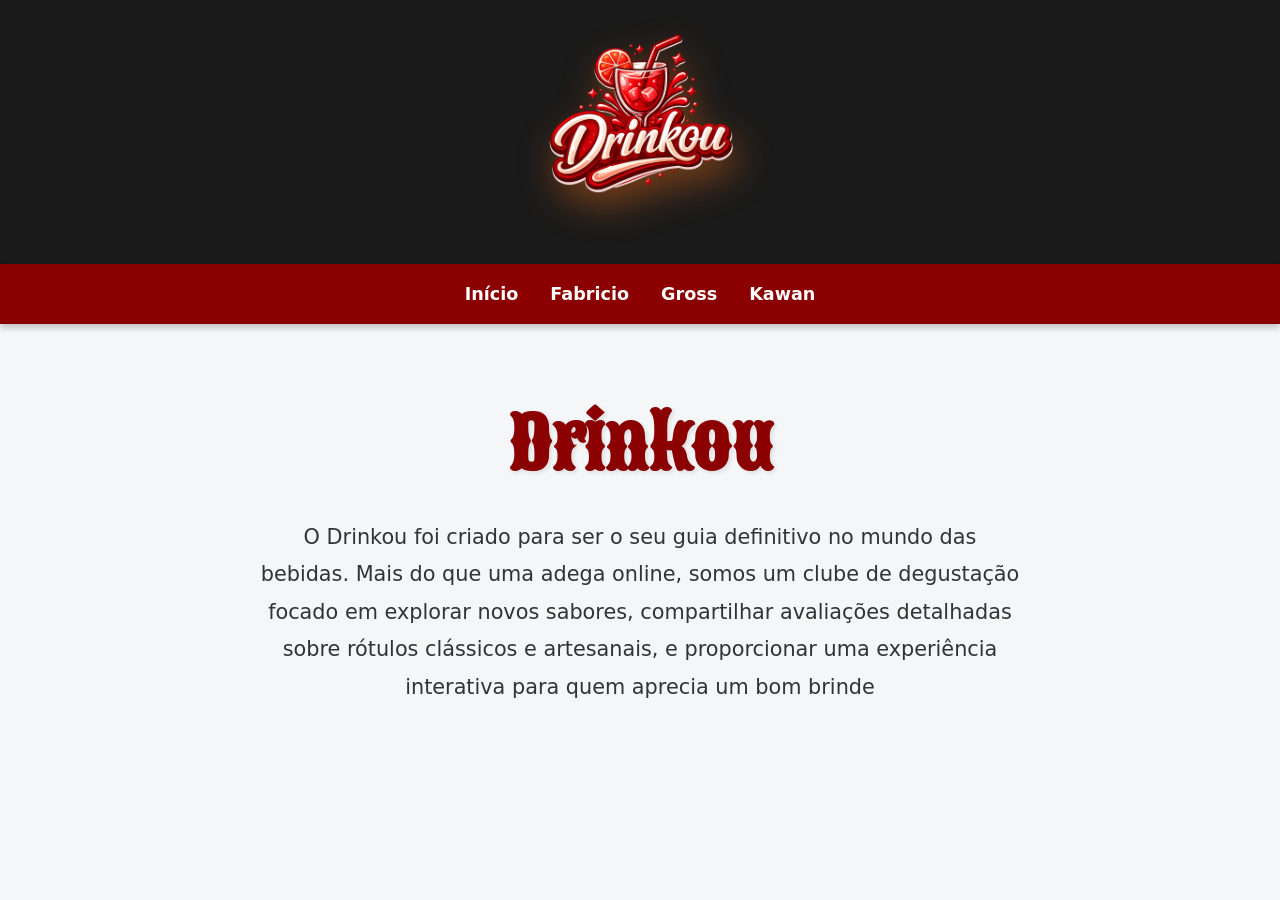
==== index.html @ 3d1b96a1 "att apresentação, correções erros" ====
<!DOCTYPE html>
<html lang="pt-br">
<head>
    <meta charset="UTF-8">
    <meta name="viewport" content="width=device-width, initial-scale=1.0">
    <title>Drinkou - Sua Adega Online</title>
    <link rel="icon" type="image/png" href="addons/icon.png">
    <link rel="stylesheet" href="style.css">
    <link href="https://fonts.googleapis.com/css2?family=Sancreek&display=swap" rel="stylesheet">
</head>
<body>

  <!-- parte de cima da home page -->
  <header class="topo">
    <img src="addons/drinkou-logo.png" alt="Logo Drinkou" class="logo">
  </header>

  <!-- menu do site com os integrantes -->
  <nav class="menu">
    <a href="index.html">Início</a>
    <a href="fabricio.html">Fabricio</a>
    <a href="gross.html">Gross</a>
    <a href="kawan.html">Kawan</a>
  </nav>

  <!-- apresentação do site -->
  <section class="apresentacao">
      <h2>Drinkou</h2>
      <p>
        O Drinkou foi criado para ser o seu guia definitivo no mundo das bebidas. Mais do que uma adega online, somos um clube de degustação focado em explorar novos sabores, compartilhar avaliações detalhadas sobre rótulos clássicos e artesanais, e proporcionar uma experiência interativa para quem aprecia um bom brinde
      </p>
  </section>

</body>
</html>
---- style.css ----
/*variaveis das cores*/
:root {
    --cor-header: #1a1a1a; 
    --cor-destaque: #8b0000;
    --cor-texto: #333; 
    --cor-background: #f4f6f8;
    --cor-destaque-vivo: red;
}

/*deixar tudo mais clean*/
* {
  margin: 0;
  padding: 0;
  box-sizing: border-box;
}

/*configs gerais*/
body {
  font-family: system-ui, -apple-system, sans-serif;
  line-height: 1.6;
  background-color: var(--cor-background);
  color: var(--cor-texto);
}

/*topo*/
header {
    text-align: center;
}

.logo {
    width: 240px;
    height: auto;
    margin-bottom: 1rem;
    animation: pulsar 3s infinite alternate ease-in-out; /*animação logo pulsar*/
    filter: drop-shadow(5px 15px 18px rgba(252, 116, 25, 0.4)) /*sombras em volta da logo*/
}

@keyframes pulsar { /*animação pra fzr a logo pulsar*/
    0% { transform: scale(1); }
    100% { transform: scale(1.15); }
}

.topo {
  text-align: center;
  background: #1a1a1a;
  box-shadow: 0 4px 15px rgba(0,0,0,0.15);
  color: white;
}

.topo h1 {
  font-size: clamp(1.8rem, 4vw, 3rem);
  margin-bottom: 0.5rem;
}

.topo p {
  font-size: medium;
}

/*menu*/
.menu {
  position: sticky;
  top: 0;
  background-color: var(--cor-destaque);
  z-index: 1000;
  display: flex;
  justify-content: center;
  gap: 2rem;
  padding: 1rem;
  flex-wrap: wrap;
  box-shadow: 0 4px 6px rgba(0,0,0,0.2);
}

.menu a {
  color: white;
  text-decoration: none;
  font-weight: bold;
  font-size: 1.1rem;
  transition: color 0.3s ease, transform 0.3s ease; /*animação mudança de cor */
}

.menu a:hover {
  color: #ffcccc;
  transform: translateY(-3px); /*animação subir levemente no hover */
}

/* apresentação do site */
.apresentacao {
  max-width: 800px;
  margin: 4rem auto;
  text-align: center;
  padding: 0 20px;
}

.apresentacao h2 {
  font-family: "Sancreek", serif;
  color: var(--cor-destaque);
  font-size: clamp(3rem, 6vw, 4.5rem); 
  margin-bottom: 1rem;
  text-shadow: 2px 2px 4px rgba(0,0,0,0.1);
}

.apresentacao p {
  font-size: 1.3rem; 
  margin-bottom: 1rem;
  line-height: 1.8;
  color: var(--cor-texto);
  font-family: system-ui, -apple-system, sans-serif;
  max-width: 1000px;
  margin-left: auto;
  margin-right: auto;
}

/* gross css */
.secao-bebida {
      max-width: 1100px;
      margin: 3rem auto;
      display: flex;
      gap: 2rem;
      align-items: center;
      background: white;
      padding: 2rem;
      border-radius: 12px;
      box-shadow: 0 4px 10px rgba(0,0,0,0.1);
      flex-wrap: wrap;
    }

.secao-bebida img {
      width: 350px;
      max-width: 100%;
      border-radius: 10px;
      object-fit: cover;
    }

    .texto-bebida {
      flex: 1;
    }

    .texto-bebida h2 {
      color: var(--cor-destaque);
      margin-bottom: 1rem;
      font-family: "Sancreek", serif;
    }

     @media (max-width: 768px) {
      .secao-bebida {
        flex-direction: column;
        text-align: center;
      }
    }
/*Animação que faz a trilha deslizar*/
@keyframes deslizar {
    0% { transform: translateX(0); }
    100% { transform: translateX(calc(-50% - 15px)); } /* Movimenta metade da fila para o loop perfeito */
}

/* responsividade p celular não quebrar as 3 grid */
@media (max-width: 768px) {
    .bebida-card {
        width: 280px;
    }
}
/* responsividade p celular não quebrar as 3 grid */
@media (max-width: 768px) {
    .bebida-card {
        width: 280px;
    }
}
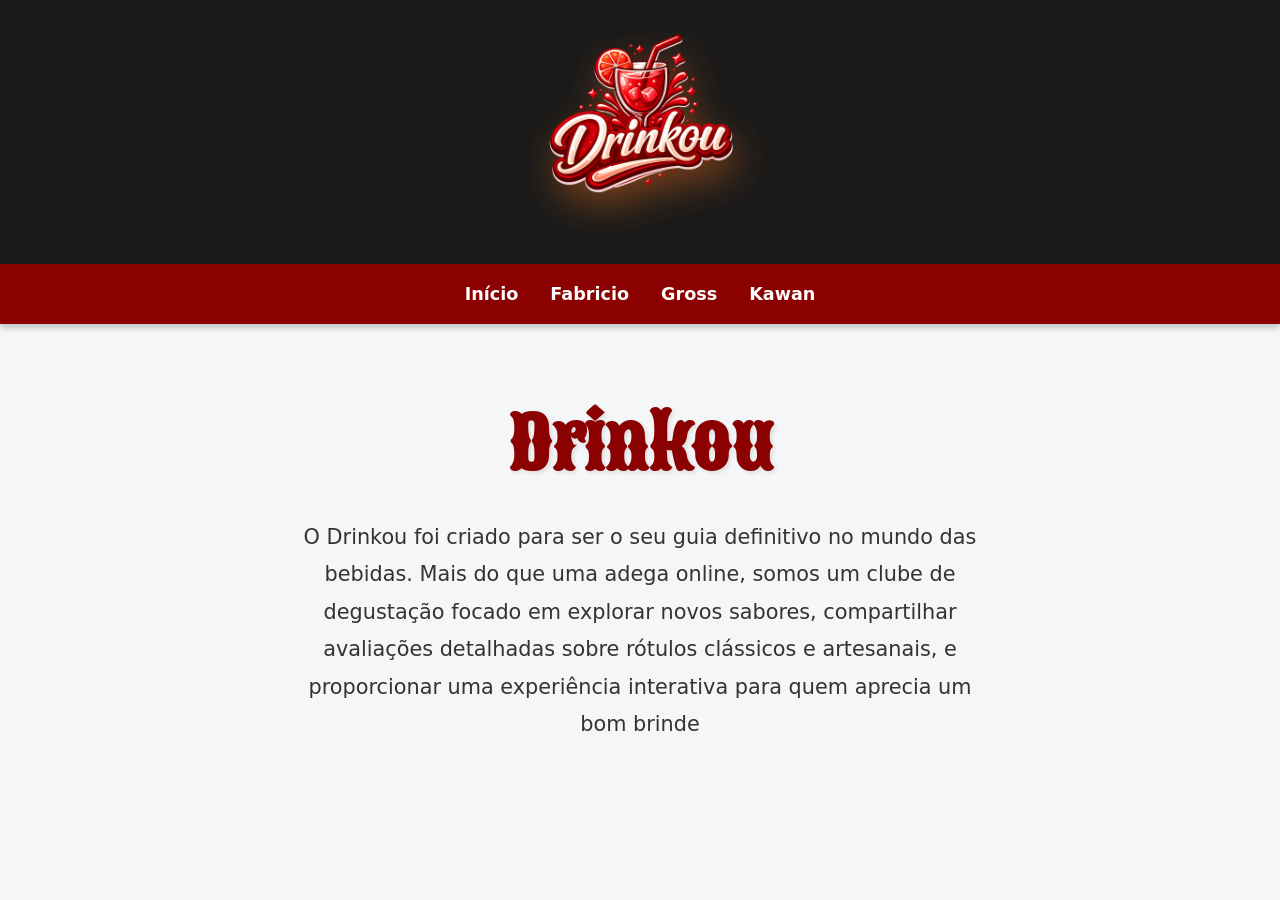
==== commit 92eecdc1: "correções erros, css vazando pra outras paginas" ====
--- a/index.html
+++ b/index.html
@@ -25,8 +25,8 @@
 
   <!-- apresentação do site -->
   <section class="apresentacao">
-      <h2>Drinkou</h2>
-      <p>
+      <h2 class="titulo-apresentacao">Drinkou</h2>
+      <p class="texto-apresentacao">
         O Drinkou foi criado para ser o seu guia definitivo no mundo das bebidas. Mais do que uma adega online, somos um clube de degustação focado em explorar novos sabores, compartilhar avaliações detalhadas sobre rótulos clássicos e artesanais, e proporcionar uma experiência interativa para quem aprecia um bom brinde
       </p>
   </section>
--- a/style.css
+++ b/style.css
@@ -91,23 +91,39 @@
   padding: 0 20px;
 }
 
-.apresentacao h2 {
+@keyframes surgirDeBaixo {
+  0% {
+    opacity: 0;
+    transform: translateY(40px);
+  }
+  100% {
+    opacity: 1;
+    transform: translateY(0);
+  }
+}
+
+.titulo-apresentacao {
   font-family: "Sancreek", serif;
   color: var(--cor-destaque);
   font-size: clamp(3rem, 6vw, 4.5rem); 
   margin-bottom: 1rem;
-  text-shadow: 2px 2px 4px rgba(0,0,0,0.1);
+  text-shadow: 2px 2px 4px rgba(0,0,0,0.1); 
+  opacity: 0; 
+  animation: surgirDeBaixo 1s ease-out forwards; 
 }
 
-.apresentacao p {
+.texto-apresentacao {
   font-size: 1.3rem; 
   margin-bottom: 1rem;
   line-height: 1.8;
   color: var(--cor-texto);
   font-family: system-ui, -apple-system, sans-serif;
-  max-width: 1000px;
+  max-width: 700px;
   margin-left: auto;
   margin-right: auto;
+  opacity: 0;
+  animation: surgirDeBaixo 1s ease-out forwards;
+  animation-delay: 0.5s; 
 }
 
 /* gross css */
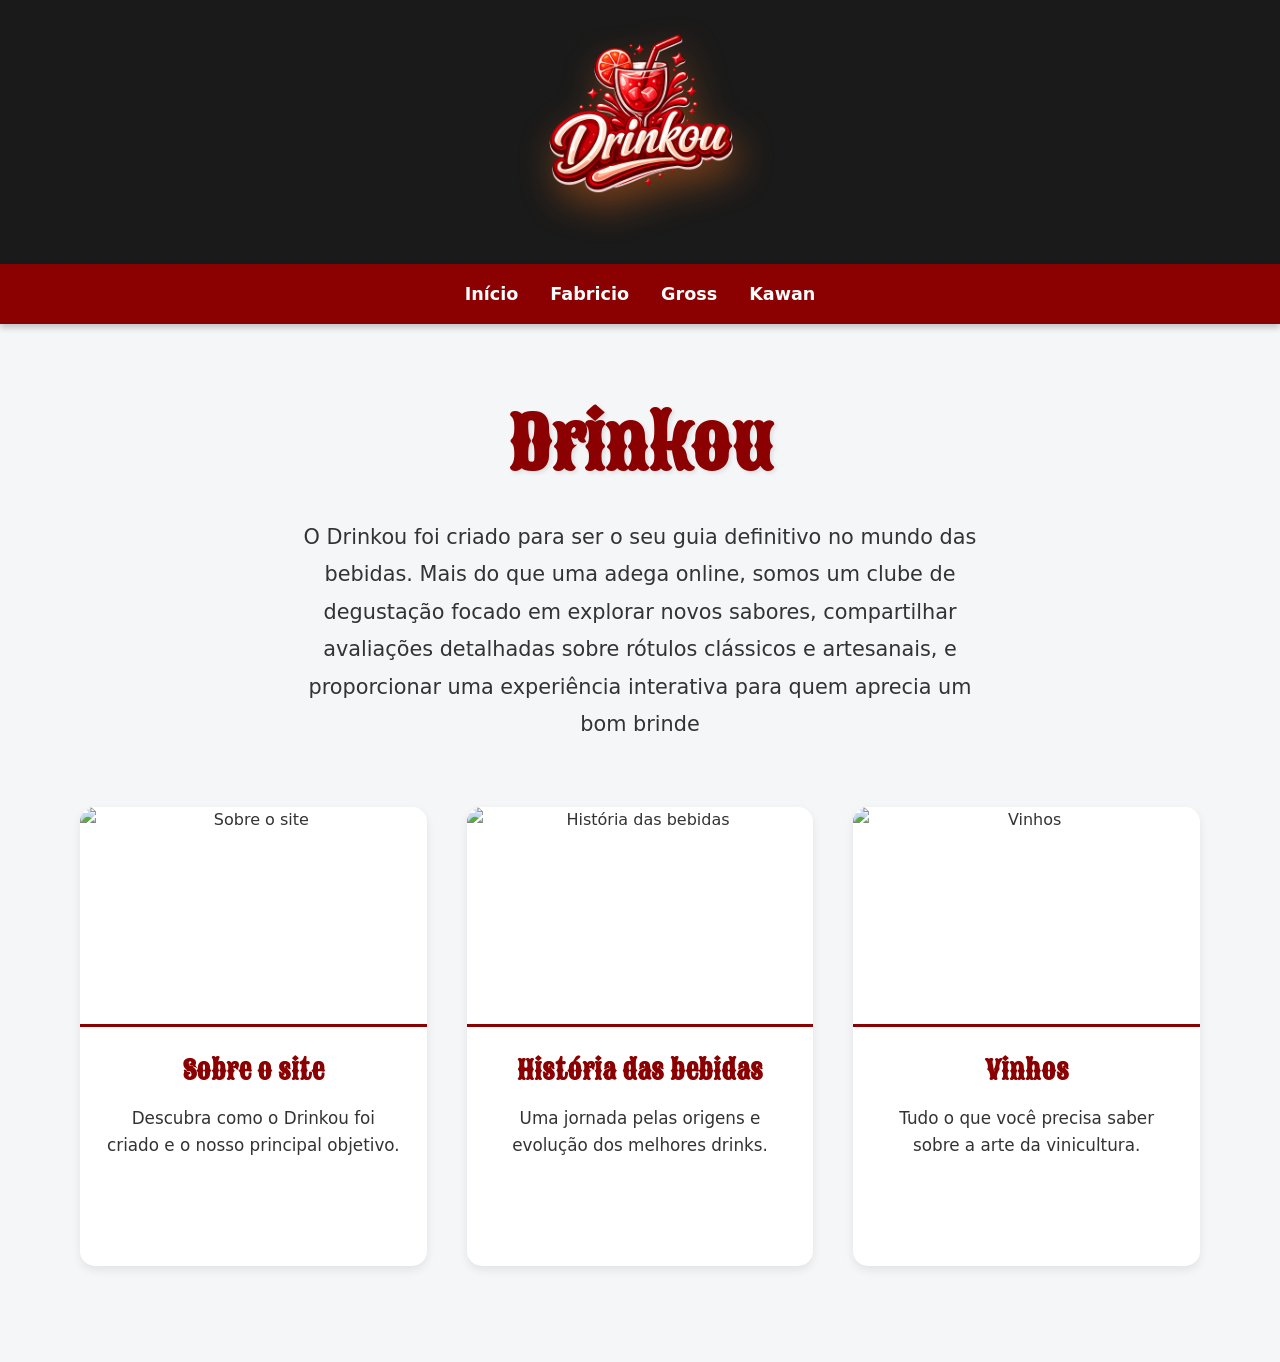
==== commit 756e6b50: "add cards on index and animation" ====
--- a/index.html
+++ b/index.html
@@ -31,5 +31,30 @@
       </p>
   </section>
 
+ <section class="secao-cards">
+      <div class="cards-container">
+          <div class="card-tema" style="animation-delay: 1.5s;">
+              <img src="https://images.unsplash.com/photo-1574096079513-d8259312b78a?w=400&q=80" alt="Sobre o site">
+              <h3>Sobre o site</h3>
+              <p>Descubra como o Drinkou foi criado e o nosso principal objetivo.</p>
+              <a href="fabricio.html" class="btn-card">Ir para a página</a>
+          </div>
+
+          <div class="card-tema" style="animation-delay: 2.5s;">
+              <img src="https://images.unsplash.com/photo-1504502350688-00f5d59bbdeb?w=400&q=80" alt="História das bebidas">
+              <h3>História das bebidas</h3>
+              <p>Uma jornada pelas origens e evolução dos melhores drinks.</p>
+              <a href="gross.html" class="btn-card">Ir para a página</a>
+          </div>
+
+          <div class="card-tema" style="animation-delay: 3.5s;">
+              <img src="https://images.unsplash.com/photo-1506377247377-2a5b3b417ebb?w=400&q=80" alt="Vinhos">
+              <h3>Vinhos</h3>
+              <p>Tudo o que você precisa saber sobre a arte da vinicultura.</p>
+              <a href="kawan.html" class="btn-card">Ir para a página</a>
+          </div>
+      </div>
+  </section>
+
 </body>
 </html>
--- a/style.css
+++ b/style.css
@@ -126,6 +126,104 @@
   animation-delay: 0.5s; 
 }
 
+/* cards index */
+.secao-cards {
+    max-width: 1200px;
+    margin: 2rem auto 6rem auto;
+    padding: 0 20px;
+}
+
+.cards-container {
+    display: flex;
+    justify-content: center;
+    gap: 2.5rem;
+    flex-wrap: wrap;
+}
+
+.card-tema {
+    background-color: white;
+    width: calc(33.333% - 2.5rem);
+    min-width: 280px; 
+    border-radius: 15px;
+    overflow: hidden; 
+    box-shadow: 0 4px 10px rgba(0,0,0,0.08);
+    display: flex;
+    flex-direction: column;
+    align-items: center;
+    text-align: center;
+    padding-bottom: 2rem;
+    transition: transform 0.4s ease, box-shadow 0.4s ease;
+    opacity: 0;
+    animation: surgirDeBaixo 0.8s ease-out forwards;
+}
+
+.card-tema:hover {
+    transform: translateY(-12px);
+    box-shadow: 0 15px 30px rgba(221, 17, 10, 0.25); 
+}
+
+.card-tema img {
+    width: 100%;
+    height: 220px;
+    object-fit: cover;
+    margin-bottom: 1.5rem;
+    border-bottom: 3px solid var(--cor-destaque);
+}
+
+.card-tema h3 {
+    font-family: "Sancreek", serif;
+    color: var(--cor-destaque);
+    font-size: 1.6rem;
+    margin-bottom: 0.8rem;
+    padding: 0 1rem;
+}
+
+.card-tema p {
+    color: var(--cor-texto);
+    padding: 0 1.5rem;
+    margin-bottom: 1.5rem;
+    font-size: 1.05rem;
+    flex-grow: 1;
+}
+
+/* Botão Escondido */
+.btn-card {
+    display: inline-block;
+    padding: 0.8rem 1.8rem;
+    background-color: var(--cor-header);
+    color: white;
+    text-decoration: none;
+    font-weight: bold;
+    border-radius: 50px;
+    
+    opacity: 0;
+    transform: translateY(20px);
+    transition: all 0.3s ease;
+}
+
+.card-tema:hover .btn-card {
+    opacity: 1;
+    transform: translateY(0);
+}
+
+.btn-card:hover {
+    background-color: red;
+    color: white;
+    box-shadow: 0 5px 15px rgba(255, 0, 0, 0.4);
+}
+
+@media (max-width: 900px) {
+    .card-tema {
+        width: calc(50% - 2.5rem);
+    }
+}
+
+@media (max-width: 650px) {
+    .card-tema {
+        width: 100%;
+    }
+}
+
 /* gross css */
 .secao-bebida {
       max-width: 1100px;
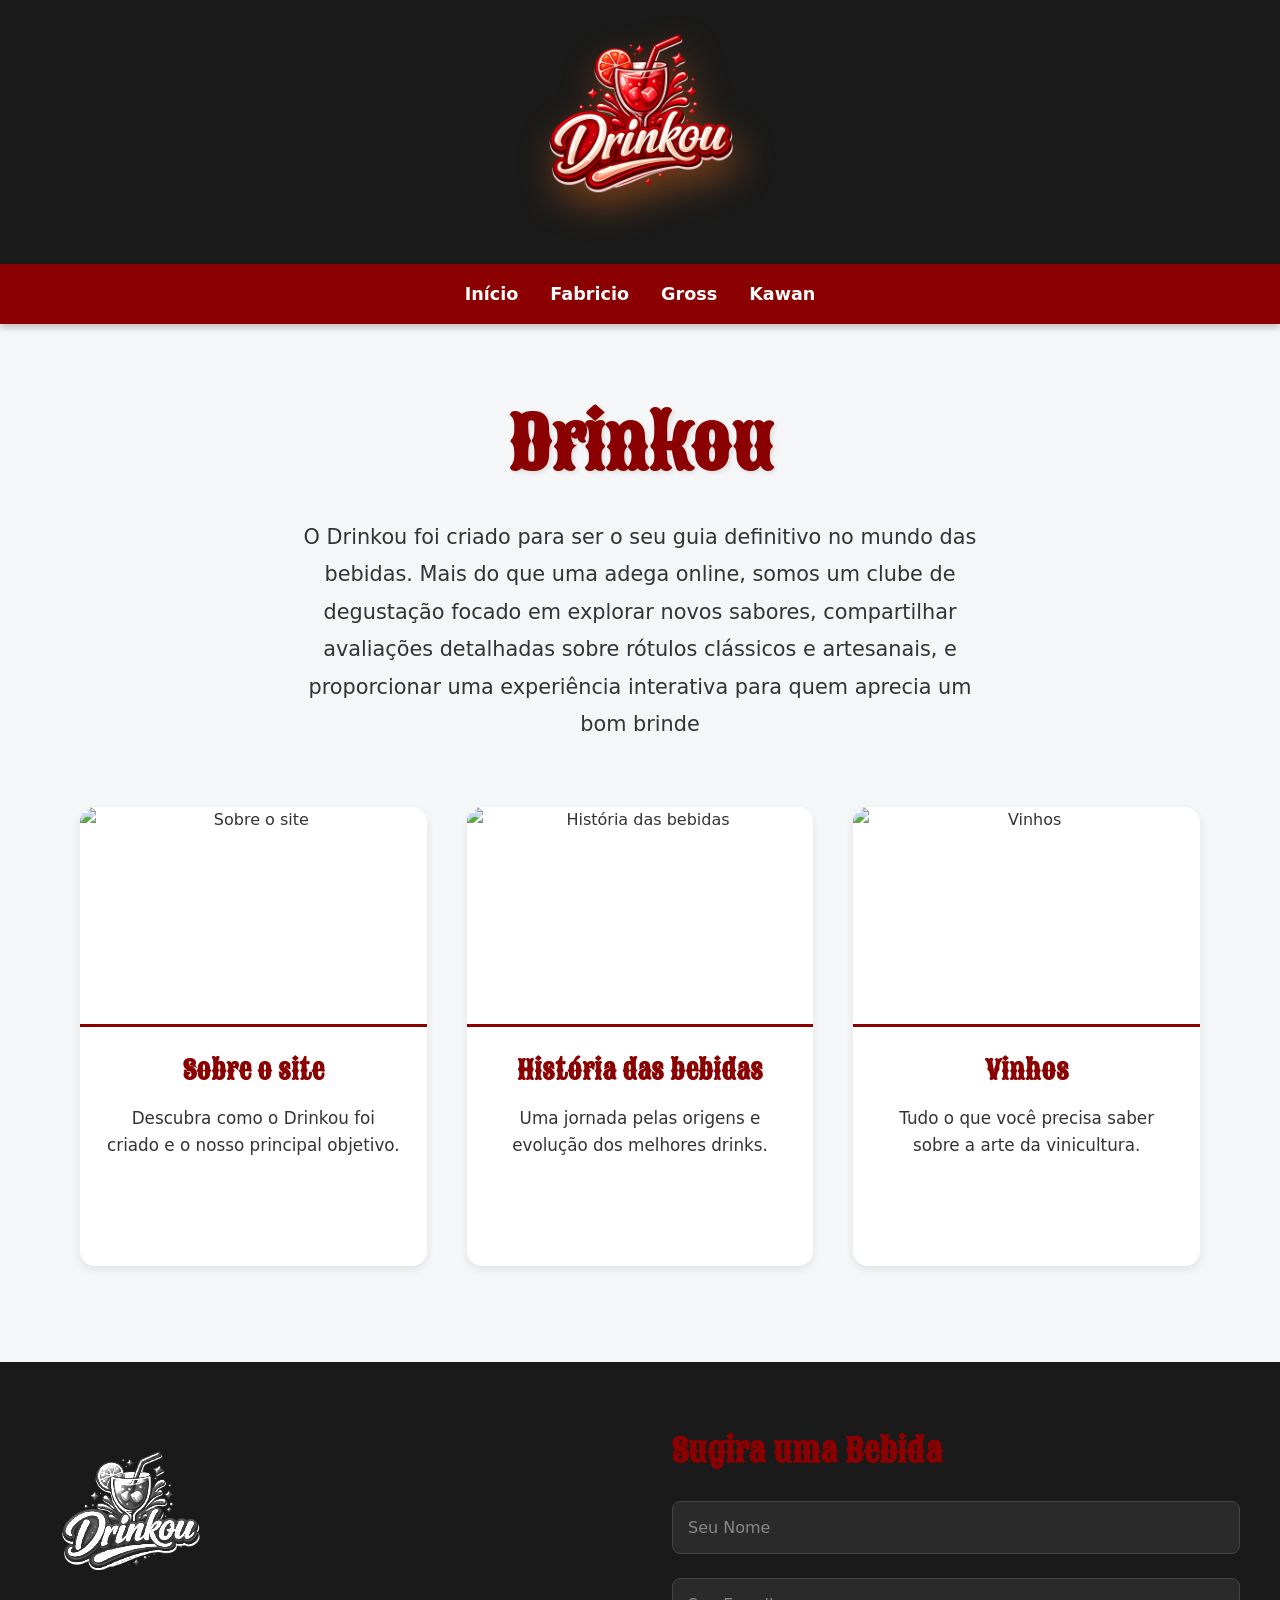
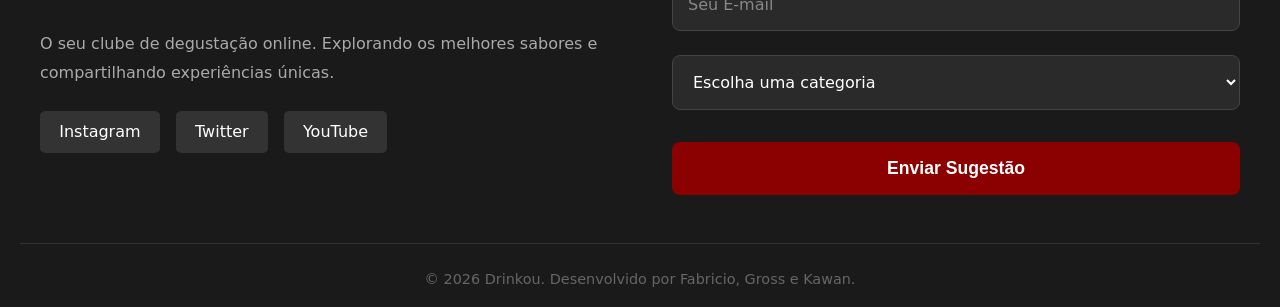
==== commit 1eb71013: "add rodape" ====
--- a/index.html
+++ b/index.html
@@ -56,5 +56,50 @@
       </div>
   </section>
 
+  <footer class="rodape">
+      <div class="rodape-container">
+          <div class="rodape-info">
+              <img src="addons/drinkou-logo.png" alt="Logo Drinkou" class="logo-rodape">
+              <p>O seu clube de degustação online. Explorando os melhores sabores e compartilhando experiências únicas.</p>
+              <div class="redes-sociais">
+                  <a href="#">Instagram</a>
+                  <a href="#">Twitter</a>
+                  <a href="#">YouTube</a>
+              </div>
+          </div>
+
+          <div class="rodape-form-container">
+              <h3>Sugira uma Bebida</h3>
+              <form action="#" class="rodape-form">
+                  <div class="input-group">
+                      <input type="text" id="nome" required placeholder=" ">
+                      <label for="nome">Seu Nome</label>
+                  </div>
+                  
+                  <div class="input-group">
+                      <input type="email" id="email" required placeholder=" ">
+                      <label for="email">Seu E-mail</label>
+                  </div>
+
+                  <div class="input-group">
+                      <select id="categoria" required>
+                          <option value="" disabled selected>Escolha uma categoria</option>
+                          <option value="vinho">Vinho</option>
+                          <option value="cerveja">Cerveja Artesanal</option>
+                          <option value="destilado">Destilado</option>
+                          <option value="sem-alcool">Sem Álcool</option>
+                      </select>
+                  </div>
+
+                  <button type="submit" class="btn-enviar">Enviar Sugestão</button>
+              </form>
+          </div>
+      </div>
+
+      <div class="rodape-direitos">
+          <p>&copy; 2026 Drinkou. Desenvolvido por Fabricio, Gross e Kawan.</p>
+      </div>
+  </footer>
+
 </body>
 </html>
--- a/style.css
+++ b/style.css
@@ -224,6 +224,154 @@
     }
 }
 
+/* Rodapé */
+.rodape {
+    background-color: var(--cor-header);
+    color: white;
+    padding: 4rem 20px 1rem 20px;
+    margin-top: 4rem; 
+}
+
+.rodape-container {
+    max-width: 1200px;
+    margin: 0 auto;
+    display: grid;
+    grid-template-columns: 1fr 1fr;
+    gap: 4rem;
+    margin-bottom: 3rem;
+}
+
+.rodape-info p {
+    color: #aaa;
+    margin-bottom: 1.5rem;
+    line-height: 1.8;
+}
+
+.logo-rodape {
+    width: 180px;
+    margin-bottom: 1rem;
+    filter: grayscale(100%) brightness(200%); 
+    transition: filter 0.3s ease;
+}
+
+.logo-rodape:hover {
+    filter: grayscale(0%) brightness(100%); 
+}
+
+.redes-sociais {
+    display: flex;
+    gap: 1rem;
+}
+
+.redes-sociais a {
+    color: white;
+    text-decoration: none;
+    background-color: #333;
+    padding: 0.5rem 1.2rem;
+    border-radius: 5px;
+    transition: background-color 0.3s, transform 0.3s;
+}
+
+.redes-sociais a:hover {
+    background-color: var(--cor-destaque);
+    transform: translateY(-3px);
+}
+
+.rodape-form-container h3 {
+    font-family: "Sancreek", serif;
+    color: var(--cor-destaque);
+    font-size: 2rem;
+    margin-bottom: 1.5rem;
+}
+
+.rodape-form {
+    display: flex;
+    flex-direction: column;
+    gap: 1.5rem;
+}
+
+.input-group {
+    position: relative;
+}
+
+.rodape-form input, .rodape-form select {
+    width: 100%;
+    padding: 1rem;
+    background-color: #2a2a2a;
+    border: 1px solid #444;
+    border-radius: 8px;
+    color: white;
+    font-size: 1rem;
+    outline: none;
+    transition: border-color 0.3s, box-shadow 0.3s;
+    font-family: inherit;
+}
+
+.rodape-form input:focus, .rodape-form select:focus {
+    border-color: var(--cor-destaque);
+    box-shadow: 0 0 8px rgba(221, 17, 10, 0.4); 
+}
+
+.input-group label {
+    position: absolute;
+    left: 1rem;
+    top: 50%;
+    transform: translateY(-50%);
+    color: #888;
+    transition: all 0.3s ease;
+    pointer-events: none;
+}
+
+.rodape-form input:focus + label, .rodape-form input:not(:placeholder-shown) + label {
+    top: 0;
+    font-size: 0.85rem;
+    background-color: var(--cor-header);
+    padding: 0 0.5rem;
+    color: var(--cor-destaque);
+    font-weight: bold;
+}
+
+/* Botão Enviar */
+.btn-enviar {
+    background-color: var(--cor-destaque);
+    color: white;
+    border: none;
+    padding: 1rem;
+    border-radius: 8px;
+    font-size: 1.1rem;
+    font-weight: bold;
+    cursor: pointer;
+    transition: all 0.3s ease;
+    margin-top: 0.5rem;
+}
+
+.btn-enviar:hover {
+    background-color: #ff1a1a;
+    transform: translateY(-2px);
+    box-shadow: 0 5px 15px rgba(221, 17, 10, 0.4);
+}
+
+/* Direitos Autorais */
+.rodape-direitos {
+    text-align: center;
+    border-top: 1px solid #333;
+    padding-top: 1.5rem;
+    color: #666;
+    font-size: 0.9rem;
+}
+
+@media (max-width: 850px) {
+    .rodape-container {
+        grid-template-columns: 1fr;
+        gap: 3rem;
+        text-align: center;
+    }
+
+    .redes-sociais {
+        justify-content: center;
+    }
+}
+
 /* gross css */
 .secao-bebida {
       max-width: 1100px;
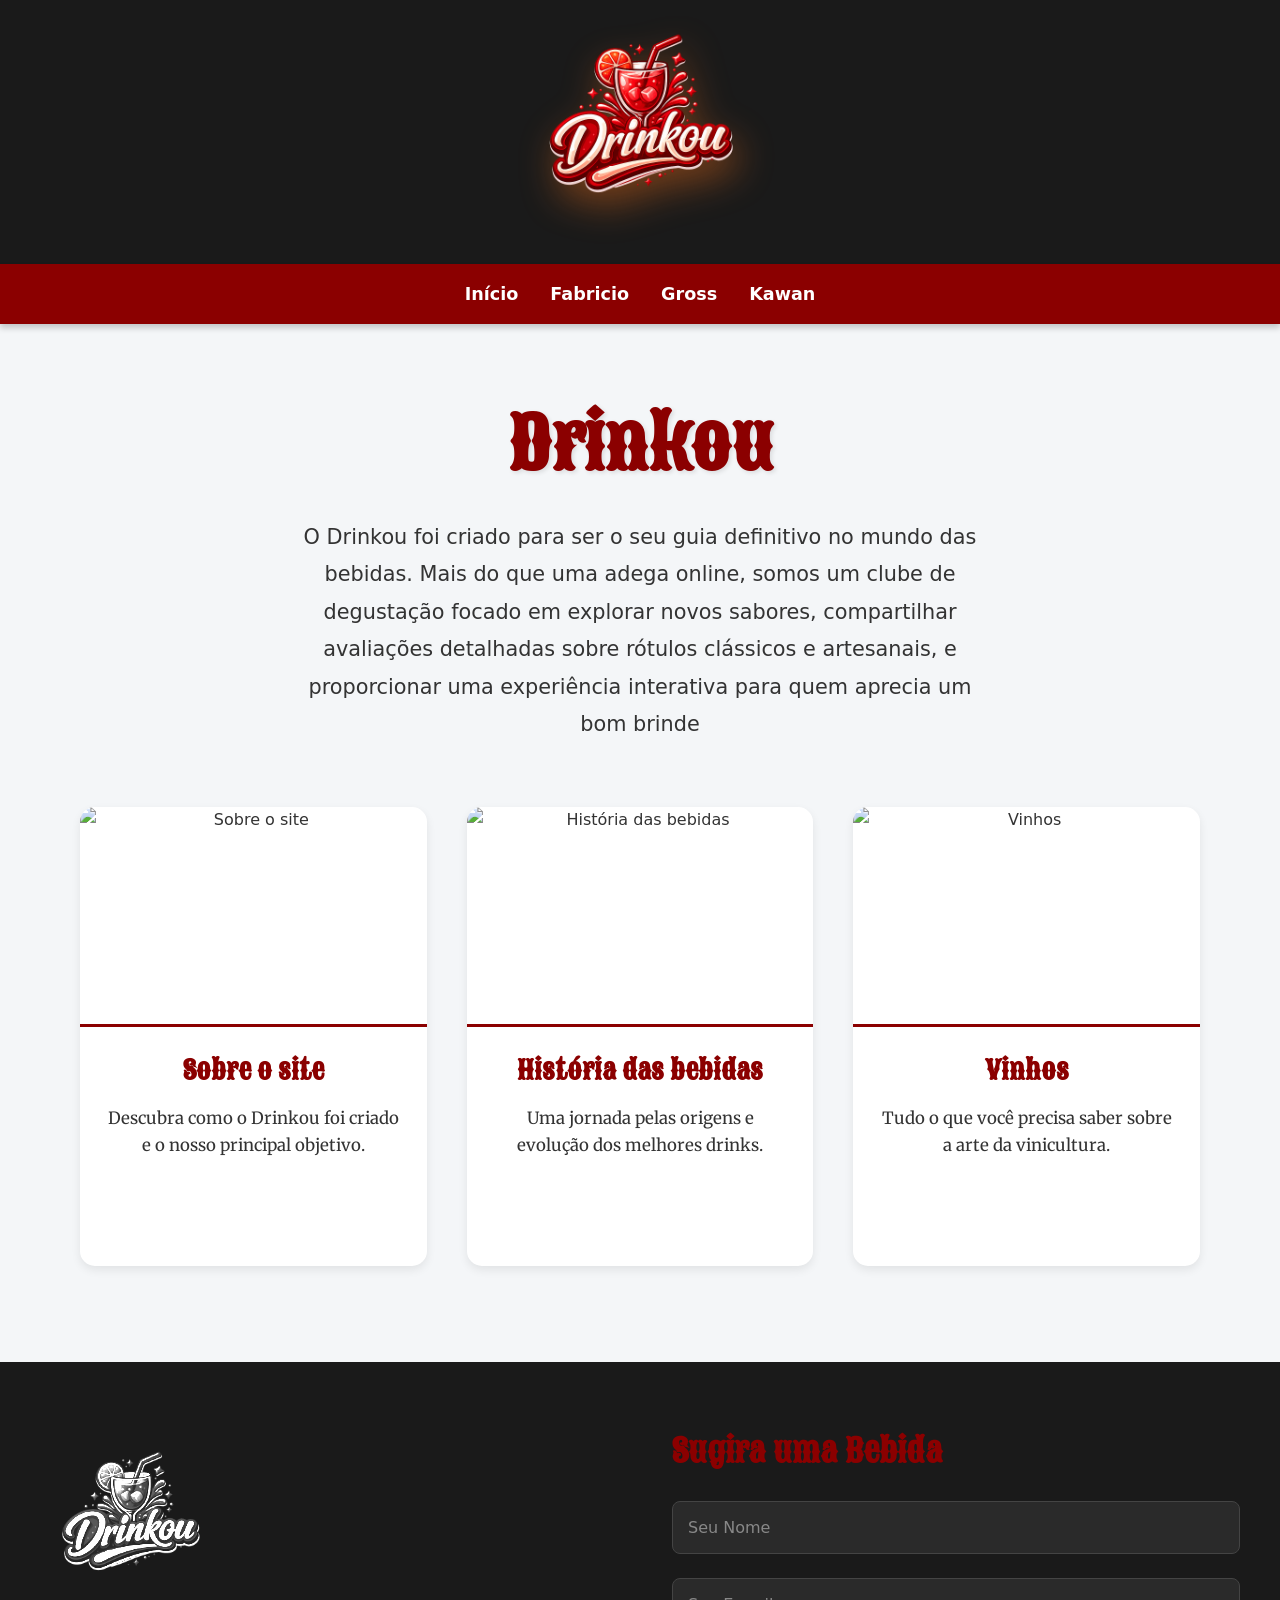
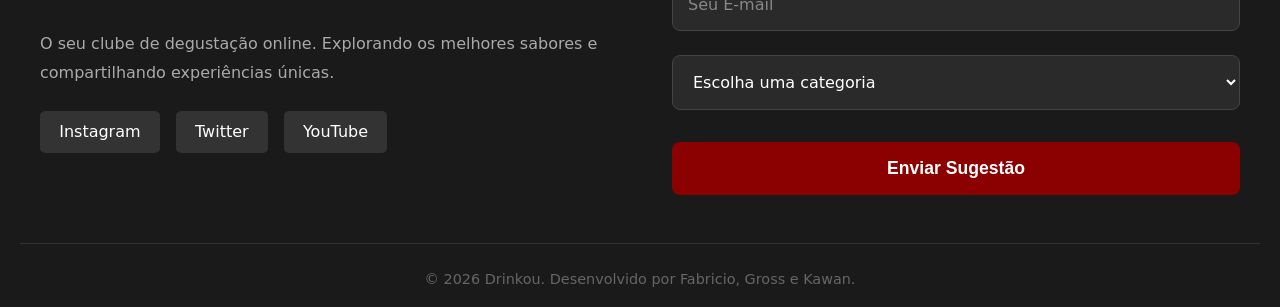
==== commit 373f0cac: "atts basicas grid" ====
--- a/index.html
+++ b/index.html
@@ -7,6 +7,7 @@
     <link rel="icon" type="image/png" href="addons/icon.png">
     <link rel="stylesheet" href="style.css">
     <link href="https://fonts.googleapis.com/css2?family=Sancreek&display=swap" rel="stylesheet">
+    <link href="https://fonts.googleapis.com/css2?family=Merriweather:ital,wght@0,400;0,700;1,400&display=swap" rel="stylesheet">
 </head>
 <body>
 
--- a/style.css
+++ b/style.css
@@ -171,7 +171,7 @@
 }
 
 .card-tema h3 {
-    font-family: "Sancreek", serif;
+    font-family: "Sancreek", serif; 
     color: var(--cor-destaque);
     font-size: 1.6rem;
     margin-bottom: 0.8rem;
@@ -184,21 +184,22 @@
     margin-bottom: 1.5rem;
     font-size: 1.05rem;
     flex-grow: 1;
-}
-
-/* Botão Escondido */
+    font-family: 'Merriweather', serif;
+    line-height: 1.6;
+}
+
 .btn-card {
     display: inline-block;
     padding: 0.8rem 1.8rem;
     background-color: var(--cor-header);
     color: white;
     text-decoration: none;
-    font-weight: bold;
     border-radius: 50px;
-    
     opacity: 0;
     transform: translateY(20px);
     transition: all 0.3s ease;
+    font-family: 'Merriweather', serif;
+    font-weight: 700;
 }
 
 .card-tema:hover .btn-card {
@@ -409,6 +410,7 @@
         text-align: center;
       }
     }
+    
 /*Animação que faz a trilha deslizar*/
 @keyframes deslizar {
     0% { transform: translateX(0); }
@@ -420,10 +422,4 @@
     .bebida-card {
         width: 280px;
     }
-}
-/* responsividade p celular não quebrar as 3 grid */
-@media (max-width: 768px) {
-    .bebida-card {
-        width: 280px;
-    }
-}
+}
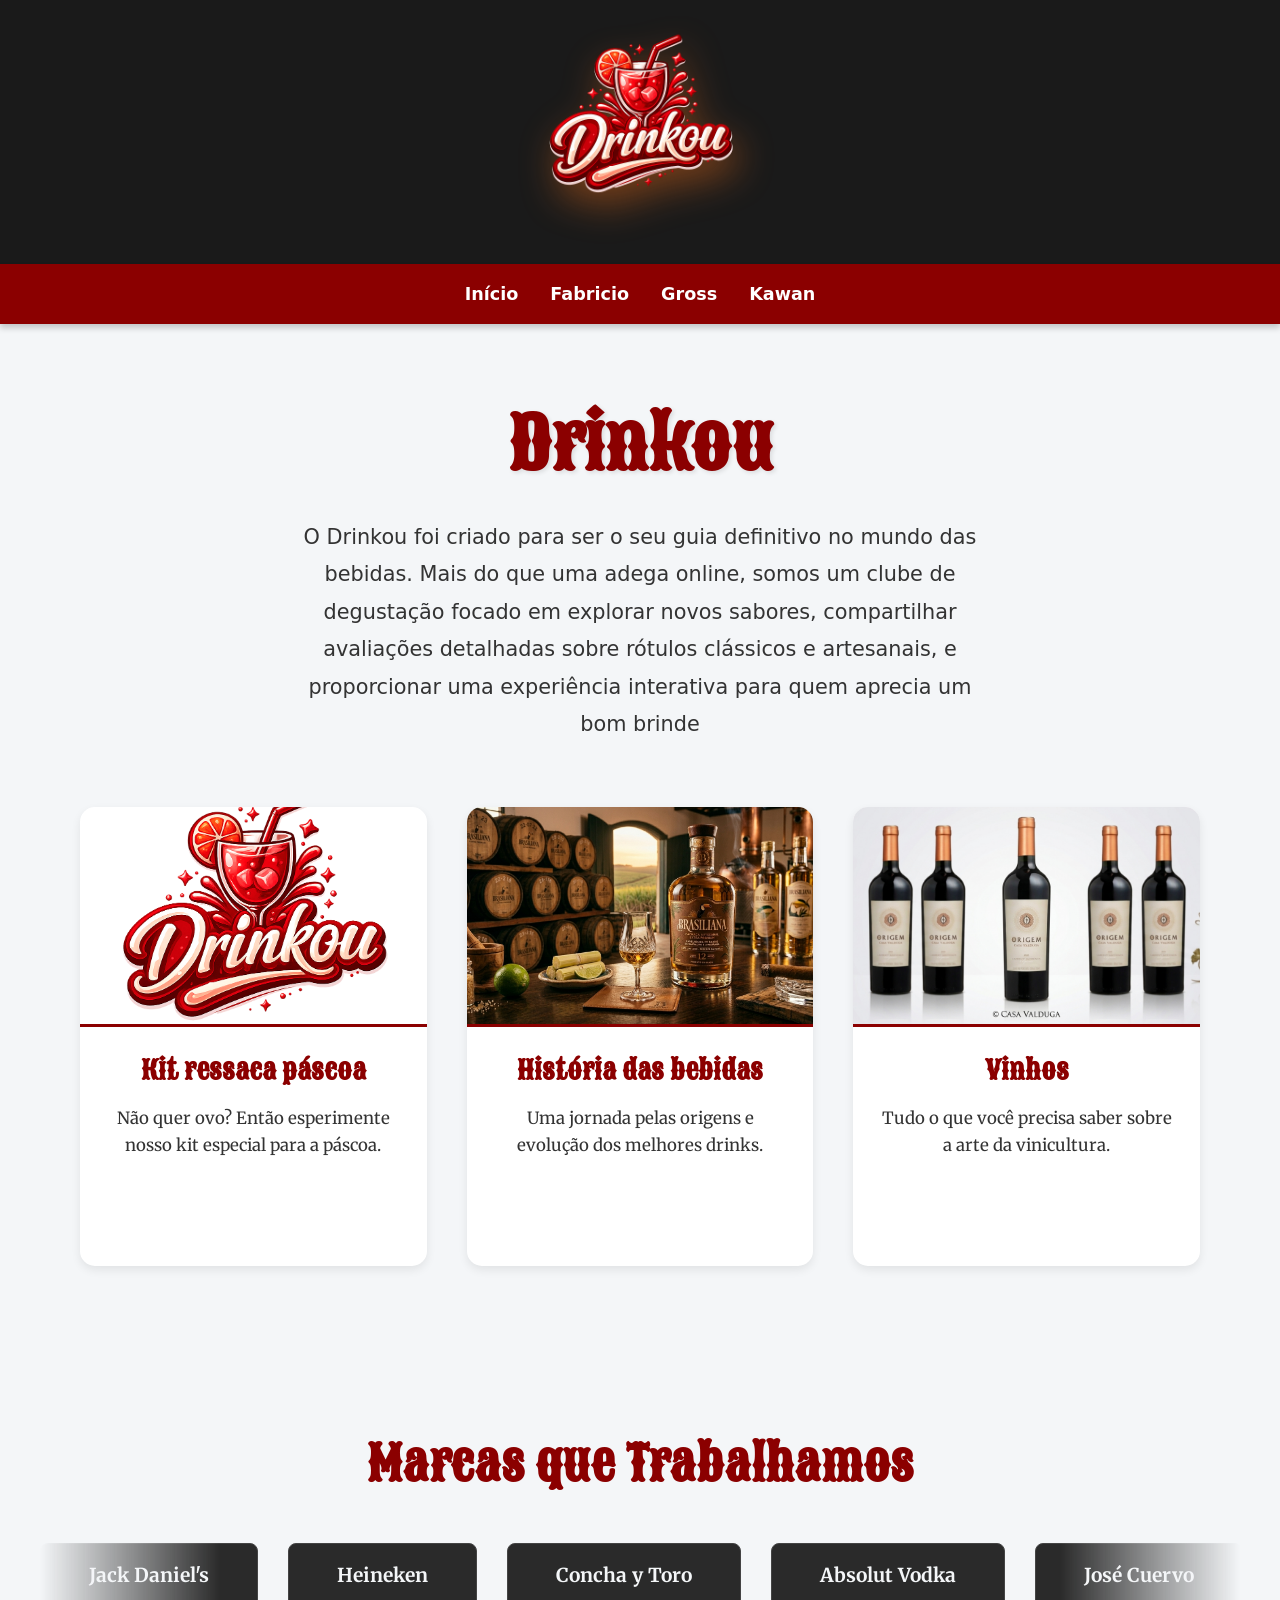
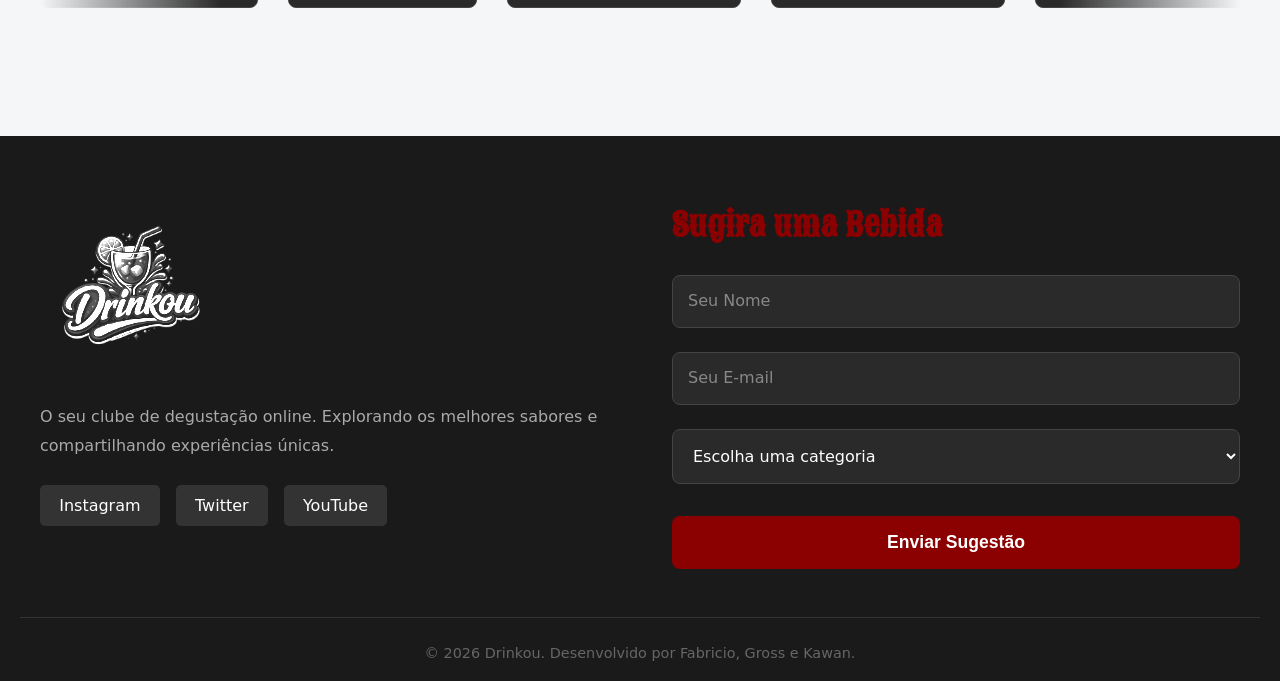
==== commit 07499be7: "add marcas parceiras" ====
--- a/index.html
+++ b/index.html
@@ -35,27 +35,49 @@
  <section class="secao-cards">
       <div class="cards-container">
           <div class="card-tema" style="animation-delay: 1.5s;">
-              <img src="https://images.unsplash.com/photo-1574096079513-d8259312b78a?w=400&q=80" alt="Sobre o site">
-              <h3>Sobre o site</h3>
-              <p>Descubra como o Drinkou foi criado e o nosso principal objetivo.</p>
+              <img src="addons/drinkou-logo.png" alt="Sobre o site">
+              <h3>Kit ressaca páscoa</h3>
+              <p>Não quer ovo? Então esperimente nosso kit especial para a páscoa.</p>
               <a href="fabricio.html" class="btn-card">Ir para a página</a>
           </div>
 
           <div class="card-tema" style="animation-delay: 2.5s;">
-              <img src="https://images.unsplash.com/photo-1504502350688-00f5d59bbdeb?w=400&q=80" alt="História das bebidas">
+              <img src="addons/img_gross/cachaca.png" alt="História das bebidas">
               <h3>História das bebidas</h3>
               <p>Uma jornada pelas origens e evolução dos melhores drinks.</p>
               <a href="gross.html" class="btn-card">Ir para a página</a>
           </div>
 
           <div class="card-tema" style="animation-delay: 3.5s;">
-              <img src="https://images.unsplash.com/photo-1506377247377-2a5b3b417ebb?w=400&q=80" alt="Vinhos">
+              <img src="addons/img_kawan/vinho_img2.png" alt="Vinhos">
               <h3>Vinhos</h3>
               <p>Tudo o que você precisa saber sobre a arte da vinicultura.</p>
               <a href="kawan.html" class="btn-card">Ir para a página</a>
           </div>
       </div>
   </section>
+
+    <section class="secao-parceiros">
+        <h2 class="titulo-parceiros">Marcas que Trabalhamos</h2>
+        
+        <div class="carrossel-container">
+            <div class="carrossel-trilha">
+                <div class="marca-item">Jack Daniel's</div>
+                <div class="marca-item">Heineken</div>
+                <div class="marca-item">Concha y Toro</div>
+                <div class="marca-item">Absolut Vodka</div>
+                <div class="marca-item">José Cuervo</div>
+                <div class="marca-item">Tanqueray</div>
+
+                <div class="marca-item">Jack Daniel's</div>
+                <div class="marca-item">Heineken</div>
+                <div class="marca-item">Concha y Toro</div>
+                <div class="marca-item">Absolut Vodka</div>
+                <div class="marca-item">José Cuervo</div>
+                <div class="marca-item">Tanqueray</div>
+            </div>
+        </div>
+    </section>
 
   <footer class="rodape">
       <div class="rodape-container">
--- a/style.css
+++ b/style.css
@@ -225,6 +225,72 @@
     }
 }
 
+/*marcas parceiras*/
+/*sem javascript, foi feito em que um momento q a ultima marca passa a lista é duplicada na caixa
+ai tem uma ilusão de ótica q faz a linha deslizar e no final da animação ela anda -50%
+como foi pensado nisso? nem te conto*/
+.secao-parceiros {
+    padding: 4rem 20px;
+    background-color: var(--cor-background);
+    text-align: center;
+    overflow: hidden; 
+    margin-bottom: 4rem;
+}
+
+.titulo-parceiros {
+    font-family: "Sancreek", serif;
+    color: var(--cor-destaque);
+    font-size: clamp(2rem, 5vw, 3rem);
+    margin-bottom: 2.5rem;
+}
+
+.carrossel-container {
+    width: 100%;
+    max-width: 1200px;
+    margin: 0 auto;
+    overflow: hidden;
+    position: relative;
+    -webkit-mask-image: linear-gradient(to right, transparent, black 15%, black 85%, transparent);
+    mask-image: linear-gradient(to right, transparent, black 15%, black 85%, transparent);
+}
+
+.carrossel-trilha {
+    display: flex;
+    gap: 30px;
+    width: max-content;
+    animation: deslizar 20s linear infinite;
+}
+
+.carrossel-trilha:hover {
+    animation-play-state: paused;
+}
+
+.marca-item {
+    background-color: #2a2a2a;
+    color: var(--cor-background);
+    padding: 1rem 3rem;
+    border-radius: 8px;
+    font-family: 'Merriweather', serif;
+    font-size: 1.2rem;
+    font-weight: bold;
+    border: 1px solid #444;
+    white-space: nowrap; 
+    transition: transform 0.3s ease, border-color 0.3s ease, color 0.3s ease;
+}
+
+.marca-item:hover {
+    transform: scale(1.1);
+    border-color: var(--cor-destaque);
+    color: var(--cor-destaque-vivo);
+    box-shadow: 0 4px 15px rgba(139, 0, 0, 0.4);
+}
+
+@keyframes deslizar {
+    0% { transform: translateX(0); }
+    100% { transform: translateX(calc(-50% - 15px)); } 
+}
+
+
 /* Rodapé */
 .rodape {
     background-color: var(--cor-header);
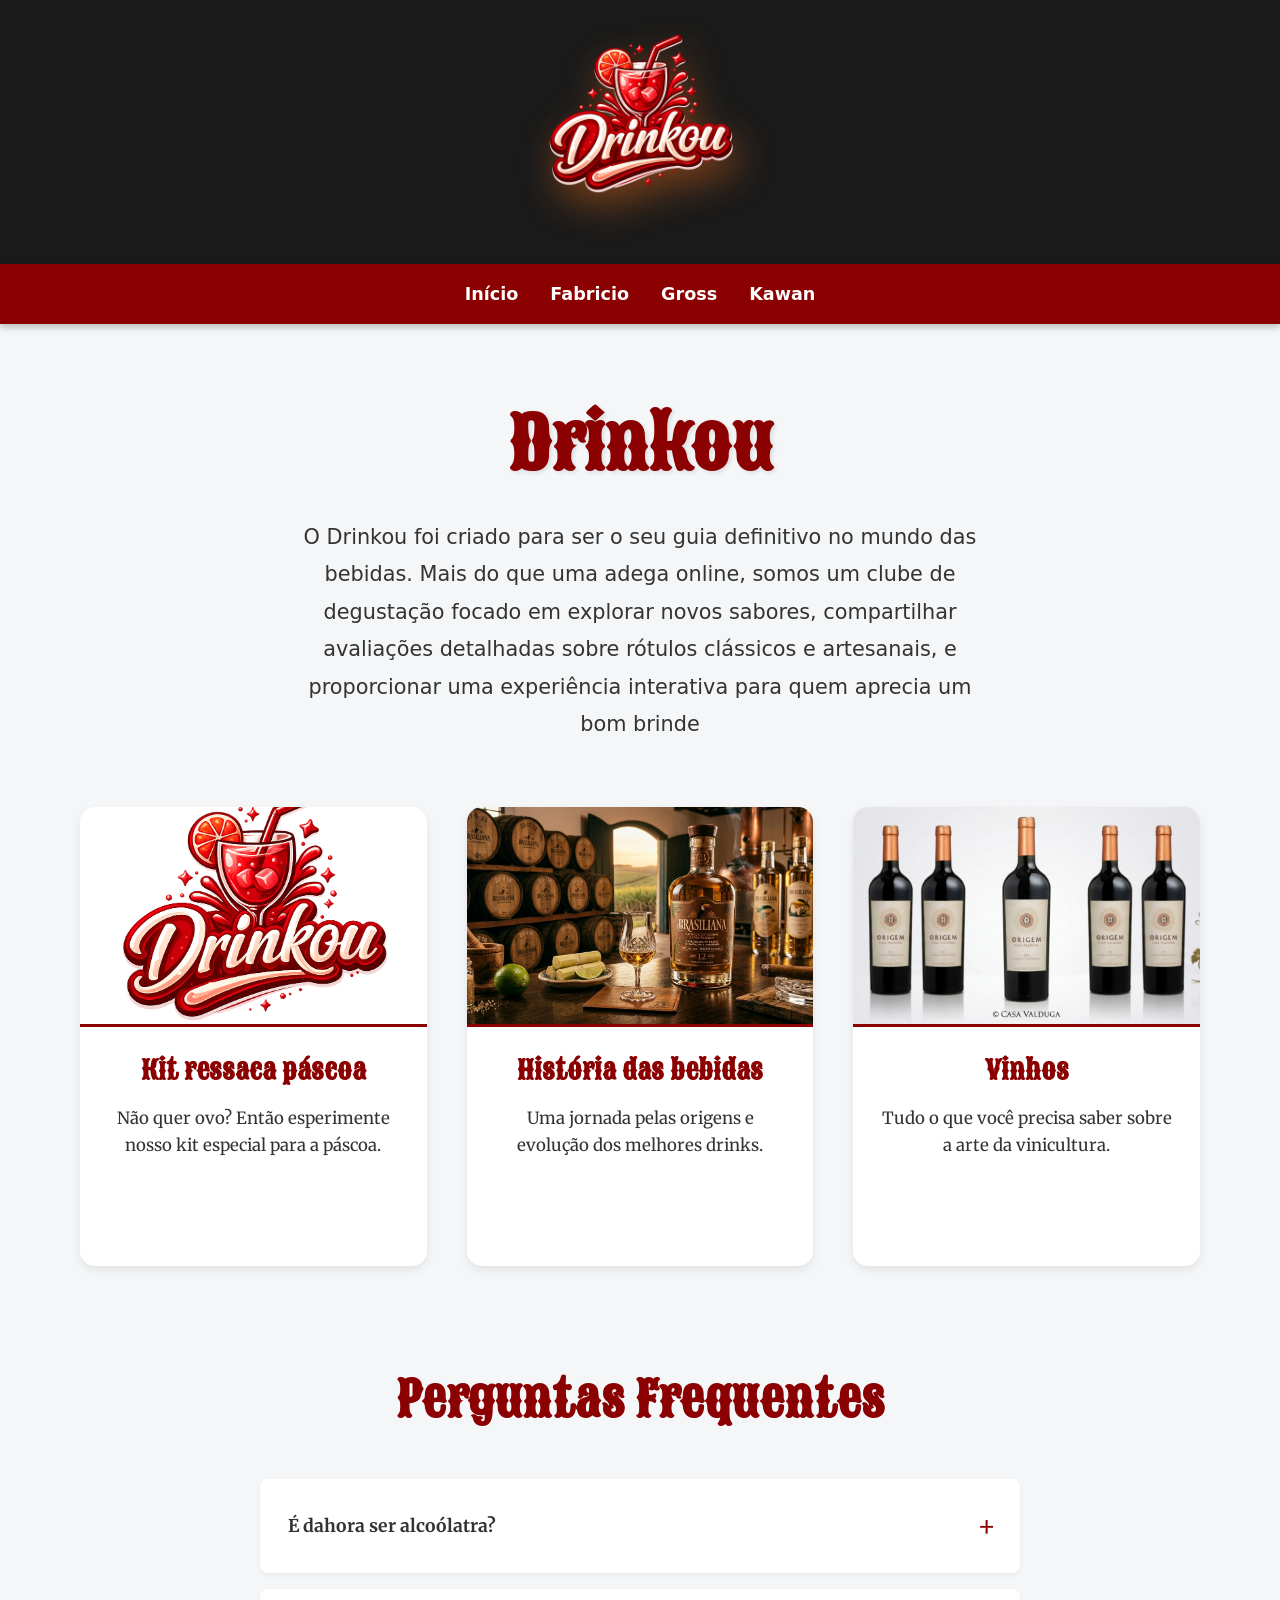
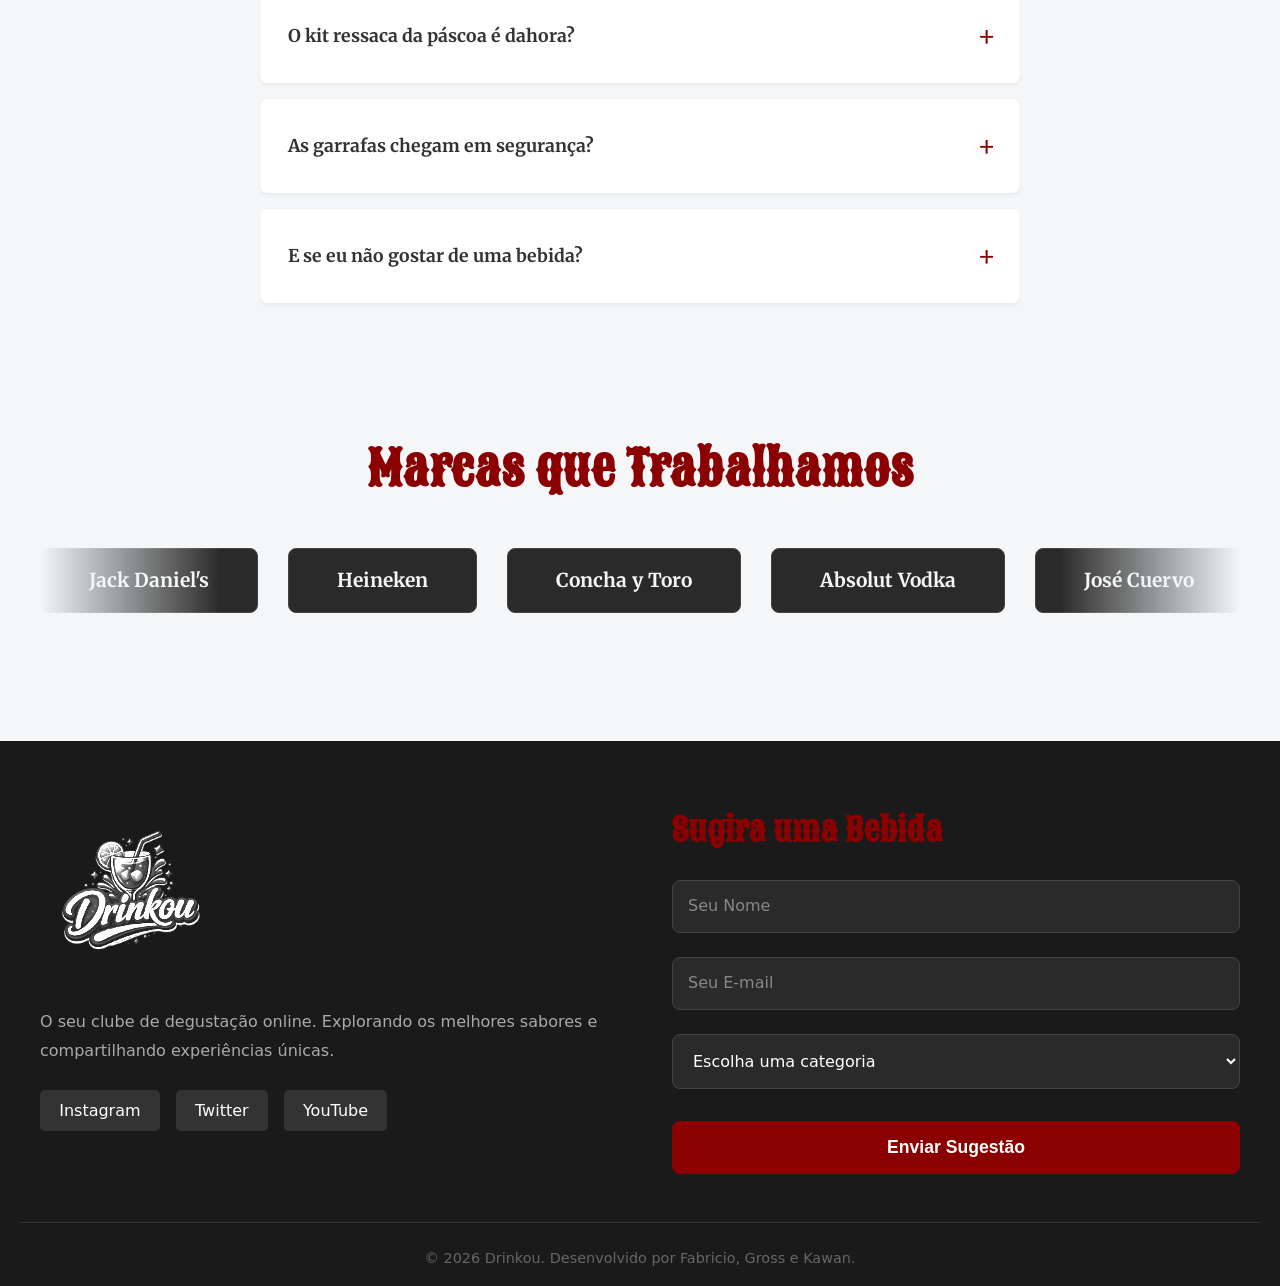
==== commit a0baa1c2: "add faq" ====
--- a/index.html
+++ b/index.html
@@ -57,9 +57,35 @@
       </div>
   </section>
 
+    <section class="secao-faq">
+        <h2 class="titulo-faq">Perguntas Frequentes</h2>
+        
+        <div class="faq-container">
+            <details class="faq-item" name="faq">
+                <summary>É dahora ser alcoólatra?</summary>
+                <p>Demais.</p>
+            </details>
+
+            <details class="faq-item" name="faq">
+                <summary>O kit ressaca da páscoa é dahora?</summary>
+                <p>O kit foi criado pensando em pessoas que não querem ovo, e é bão.</p>
+            </details>
+
+            <details class="faq-item" name="faq">
+                <summary>As garrafas chegam em segurança?</summary>
+                <p>Absolutamente. Utilizamos embalagens desenvolvidas especificamente para o transporte seguro de garrafas de vidro, garantindo que a sua experiência de degustação chegue intacta à sua porta.</p>
+            </details>
+            
+            <details class="faq-item" name="faq">
+                <summary>E se eu não gostar de uma bebida?</summary>
+                <p>Problema teu, brincadeira. A experiência do Drinkou é baseada na descoberta. No entanto, se um rótulo realmente não lhe agradar, pode avaliar a bebida no seu perfil e os nossos algoritmos ajustarão as suas próximas caixas para combinar melhor com o seu paladar.</p>
+            </details>
+        </div>
+    </section>
+
     <section class="secao-parceiros">
         <h2 class="titulo-parceiros">Marcas que Trabalhamos</h2>
-        
+
         <div class="carrossel-container">
             <div class="carrossel-trilha">
                 <div class="marca-item">Jack Daniel's</div>
--- a/style.css
+++ b/style.css
@@ -290,6 +290,100 @@
     100% { transform: translateX(calc(-50% - 15px)); } 
 }
 
+/*FAQ*/
+/* =========================================
+   SECÇÃO FAQ (Perguntas Frequentes - HTML Puro)
+   ========================================= */
+.secao-faq {
+    max-width: 800px;
+    margin: 4rem auto;
+    padding: 0 20px;
+}
+
+.titulo-faq {
+    font-family: "Sancreek", serif;
+    color: var(--cor-destaque);
+    font-size: clamp(2rem, 5vw, 3rem);
+    text-align: center;
+    margin-bottom: 2.5rem;
+}
+
+.faq-item {
+    background-color: white;
+    border-radius: 8px;
+    margin-bottom: 1rem;
+    box-shadow: 0 2px 5px rgba(0,0,0,0.05);
+    overflow: hidden;
+    border-left: 4px solid transparent;
+    transition: border-color 0.3s ease, box-shadow 0.3s ease;
+}
+
+.faq-item:hover {
+    box-shadow: 0 5px 15px rgba(0,0,0,0.1);
+}
+
+/* Quando o details está aberto, a barra lateral fica vermelha */
+.faq-item[open] {
+    border-left-color: var(--cor-destaque);
+}
+
+.faq-item summary {
+    padding: 1.5rem;
+    font-family: 'Merriweather', serif;
+    font-weight: 700;
+    font-size: 1.1rem;
+    cursor: pointer;
+    list-style: none; /* Remove a seta padrão do HTML */
+    display: flex;
+    justify-content: space-between;
+    align-items: center;
+    color: var(--cor-texto);
+    transition: color 0.3s ease;
+}
+
+.faq-item summary:hover {
+    color: var(--cor-destaque);
+}
+
+/* Remove a seta padrão em navegadores WebKit (Safari/Chrome antigos) */
+.faq-item summary::-webkit-details-marker {
+    display: none;
+}
+
+/* Adiciona um ícone + personalizado à direita */
+.faq-item summary::after {
+    content: "+";
+    font-size: 1.8rem;
+    font-weight: 300;
+    color: var(--cor-destaque);
+    transition: transform 0.3s ease;
+}
+
+/* Roda o ícone + para formar um x quando está aberto */
+.faq-item[open] summary::after {
+    transform: rotate(45deg); 
+}
+
+.faq-item p {
+    padding: 0 1.5rem 1.5rem 1.5rem;
+    color: #555;
+    font-size: 1.05rem;
+    line-height: 1.6;
+    animation: deslizarBaixoFAQ 0.4s ease-out forwards; /* Mais uma animação para os requisitos! */
+}
+
+/* Animação que faz o texto deslizar e aparecer suavemente ao abrir */
+@keyframes deslizarBaixoFAQ {
+    from {
+        opacity: 0;
+        transform: translateY(-10px);
+    }
+    to {
+        opacity: 1;
+        transform: translateY(0);
+    }
+}
+
 
 /* Rodapé */
 .rodape {
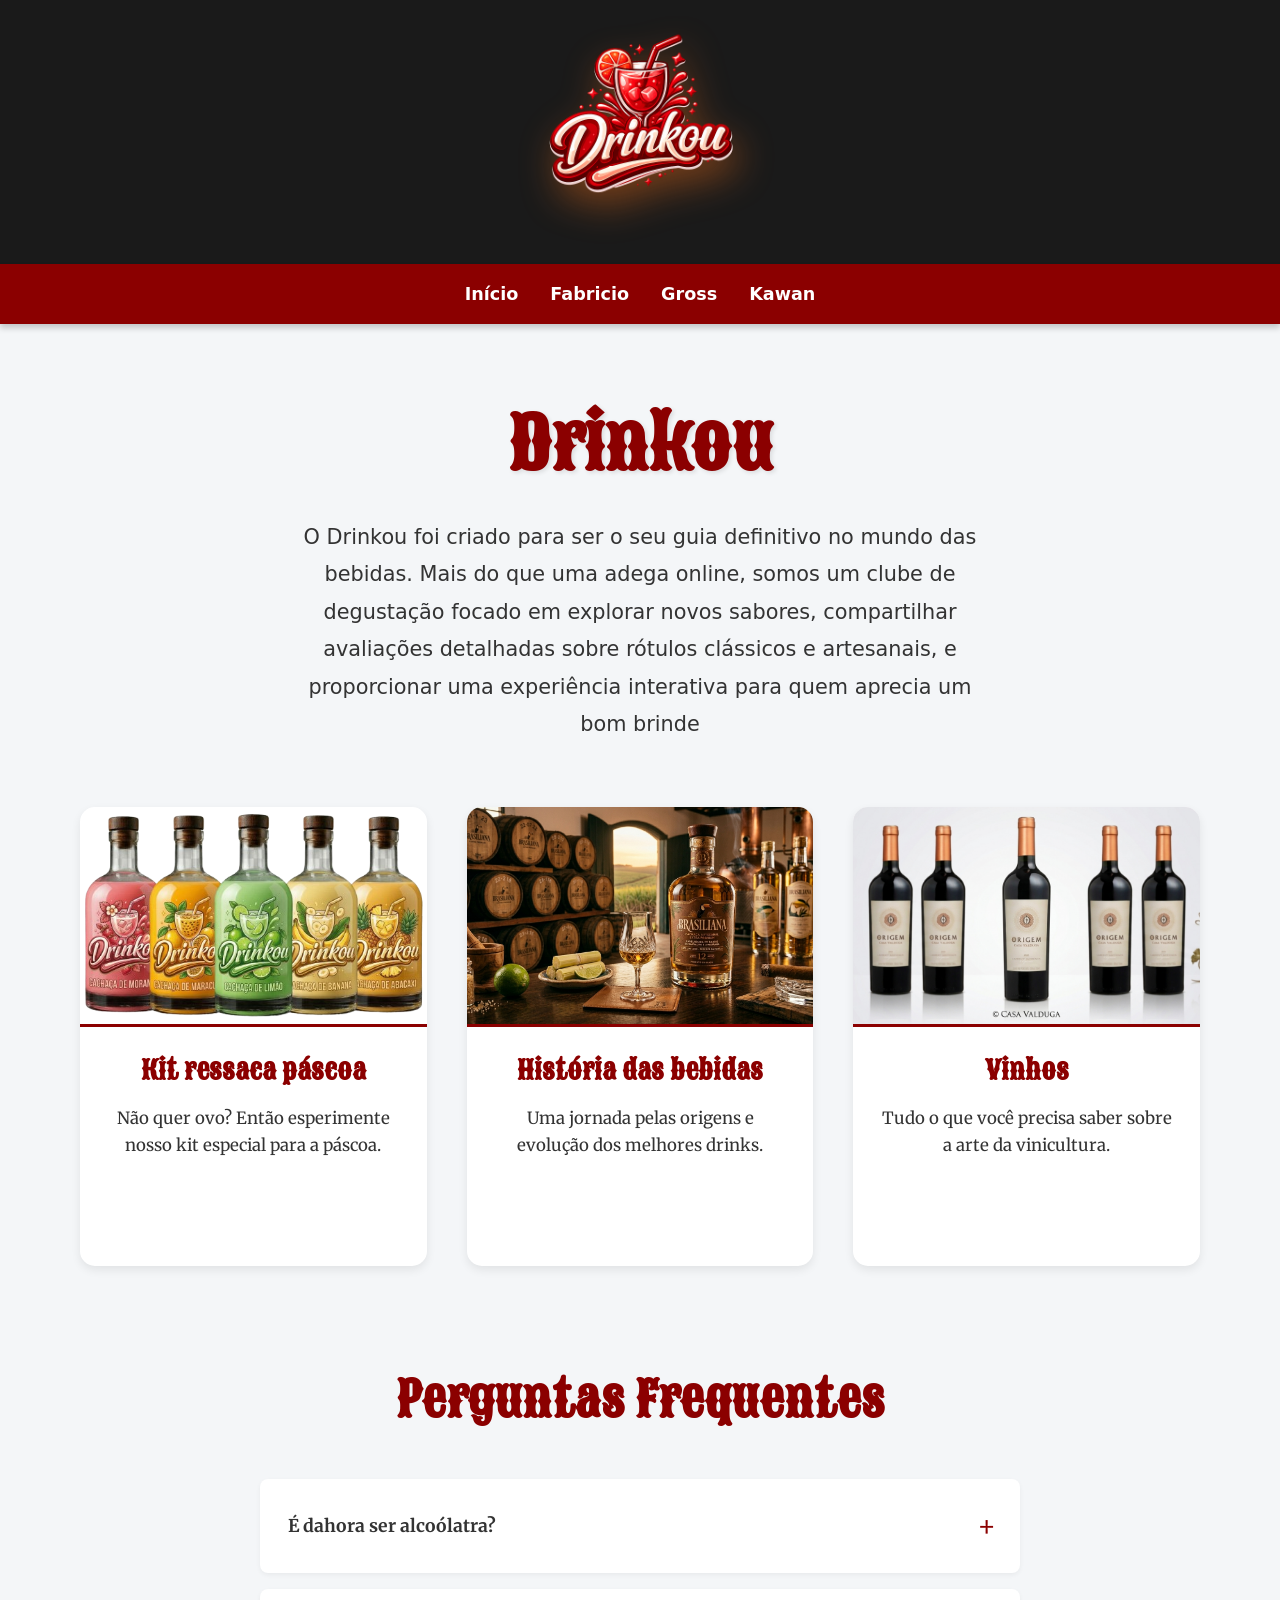
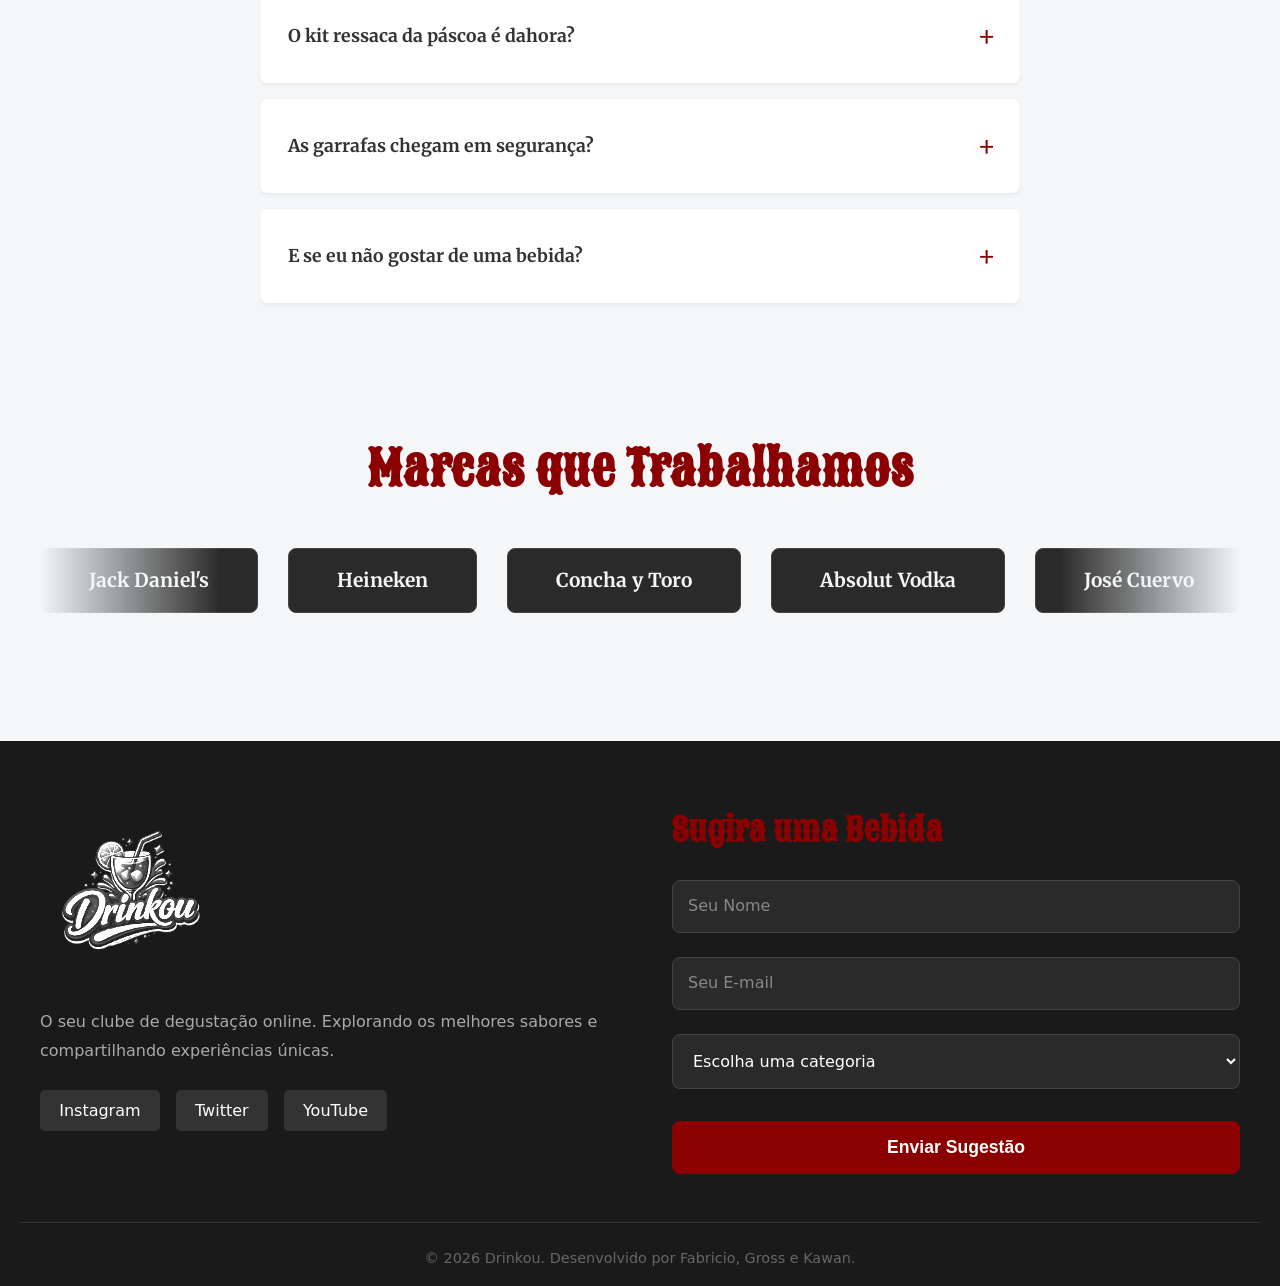
==== commit a4c6e008: "add pag sucesso p compras" ====
--- a/index.html
+++ b/index.html
@@ -35,7 +35,7 @@
  <section class="secao-cards">
       <div class="cards-container">
           <div class="card-tema" style="animation-delay: 1.5s;">
-              <img src="addons/drinkou-logo.png" alt="Sobre o site">
+              <img src="addons/img_fabricio/cachaca-combo.png" alt="Sobre o site">
               <h3>Kit ressaca páscoa</h3>
               <p>Não quer ovo? Então esperimente nosso kit especial para a páscoa.</p>
               <a href="fabricio.html" class="btn-card">Ir para a página</a>
--- a/style.css
+++ b/style.css
@@ -582,4 +582,265 @@
     .bebida-card {
         width: 280px;
     }
+}
+
+/*fabricio css*/
+.pagina-fabricio {
+    max-width: 1000px;
+    margin: 0 auto;
+    padding: 2rem 20px;
+}
+
+.destaque-pascoa {
+    text-align: center;
+    margin-bottom: 4rem;
+    padding: 3rem;
+    background-color: var(--cor-header);
+    border-radius: 15px;
+    color: white;
+    box-shadow: 0 10px 30px rgba(0,0,0,0.15);
+}
+
+.titulo-pascoa {
+    font-family: "Sancreek", serif;
+    color: var(--cor-destaque);
+    font-size: clamp(2.5rem, 6vw, 4rem);
+    margin-bottom: 1rem;
+}
+
+.subtitulo-pascoa {
+    font-size: 1.2rem;
+    color: #ccc;
+    max-width: 700px;
+    margin: 0 auto;
+}
+
+.card-bebida-pascoa {
+    display: flex;
+    align-items: center;
+    justify-content: space-between;
+    gap: 3rem;
+    background: white;
+    padding: 2.5rem;
+    border-radius: 15px;
+    margin-bottom: 3rem;
+    box-shadow: 0 5px 15px rgba(0,0,0,0.08);
+    transition: transform 0.4s ease, box-shadow 0.4s ease;
+}
+
+.card-bebida-pascoa:nth-child(even) {
+    flex-direction: row-reverse;
+}
+
+.card-bebida-pascoa:hover {
+    transform: translateY(-8px);
+    box-shadow: 0 15px 30px rgba(139, 0, 0, 0.2);
+}
+
+.info-bebida {
+    flex: 1;
+    display: flex;
+    flex-direction: column;
+    align-items: flex-start;
+}
+
+.info-bebida h2 {
+    font-family: "Sancreek", serif;
+    color: var(--cor-destaque);
+    font-size: 2rem;
+    margin-bottom: 1rem;
+}
+
+.info-bebida p {
+    font-size: 1.1rem;
+    color: #555;
+    margin-bottom: 1.5rem;
+    line-height: 1.6;
+}
+
+.img-bebida {
+    width: 350px;
+    height: 350px;
+    object-fit: cover;
+    border-radius: 12px;
+    border: 4px solid var(--cor-background);
+    box-shadow: 0 5px 15px rgba(0,0,0,0.1);
+}
+
+.btn-comprar {
+    display: inline-block;
+    padding: 0.8rem 2rem;
+    background-color: var(--cor-destaque);
+    color: white;
+    text-decoration: none;
+    font-weight: bold;
+    border-radius: 5px;
+    font-family: 'Merriweather', serif;
+    opacity: 0;
+    visibility: hidden;
+    transform: translateY(20px);
+    transition: all 0.3s ease;
+}
+
+.card-bebida-pascoa:hover .btn-comprar {
+    opacity: 1;
+    visibility: visible;
+    transform: translateY(0);
+}
+
+.btn-comprar:hover {
+    background-color: red;
+    box-shadow: 0 5px 15px rgba(255, 0, 0, 0.4);
+}
+
+@media (max-width: 768px) {
+    .card-bebida-pascoa, 
+    .card-bebida-pascoa:nth-child(even) {
+        flex-direction: column;
+        text-align: center;
+        padding: 1.5rem;
+    }
+
+    .info-bebida {
+        align-items: center;
+    }
+
+    .img-bebida {
+        width: 100%;
+        height: auto;
+    }
+
+    .btn-comprar {
+        opacity: 1;
+        visibility: visible;
+        transform: translateY(0);
+    }
+}
+
+/*Sucesso html*/
+.fundo-sucesso {
+    background-color: var(--cor-header);
+    display: flex;
+    justify-content: center;
+    align-items: center;
+    min-height: 100vh;
+    margin: 0;
+}
+
+.container-sucesso {
+    background-color: var(--cor-background);
+    padding: 4rem 3rem;
+    border-radius: 20px;
+    text-align: center;
+    box-shadow: 0 15px 40px rgba(0,0,0,0.3);
+    max-width: 500px;
+    width: 90%;
+    animation: surgirDeBaixo 0.6s ease-out forwards;
+}
+
+.titulo-sucesso {
+    font-family: "Sancreek", serif;
+    color: #4bb71b;
+    font-size: 2.5rem;
+    margin-top: 1.5rem;
+    margin-bottom: 1rem;
+}
+
+.texto-sucesso {
+    font-size: 1.1rem;
+    color: var(--cor-texto);
+    margin-bottom: 2rem;
+    line-height: 1.6;
+}
+
+.texto-redirecionamento {
+    font-size: 0.9rem;
+    color: #777;
+    margin-bottom: 1.5rem;
+}
+
+.btn-voltar-home {
+    display: inline-block;
+    padding: 0.8rem 2rem;
+    background-color: transparent;
+    color: var(--cor-texto);
+    text-decoration: none;
+    font-weight: bold;
+    border: 2px solid #ccc;
+    border-radius: 5px;
+    transition: all 0.3s ease;
+}
+
+.btn-voltar-home:hover {
+    border-color: var(--cor-destaque);
+    color: var(--cor-destaque);
+    background-color: #fff0f0;
+}
+
+.checkmark {
+    width: 90px;
+    height: 90px;
+    border-radius: 50%;
+    display: block;
+    stroke-width: 4;
+    stroke: #4bb71b;
+    stroke-miterlimit: 10;
+    margin: 0 auto;
+    box-shadow: inset 0px 0px 0px #4bb71b;
+    animation: fill .4s ease-in-out .4s forwards, scale .3s ease-in-out .9s both;
+}
+
+.checkmark-circle {
+    stroke-dasharray: 166;
+    stroke-dashoffset: 166;
+    stroke-width: 4;
+    stroke-miterlimit: 10;
+    stroke: #4bb71b;
+    fill: none;
+    animation: stroke 0.6s cubic-bezier(0.65, 0, 0.45, 1) forwards;
+}
+
+.checkmark-check {
+    transform-origin: 50% 50%;
+    stroke-dasharray: 48;
+    stroke-dashoffset: 48;
+    animation: stroke 0.3s cubic-bezier(0.65, 0, 0.45, 1) 0.8s forwards;
+}
+
+@keyframes stroke {
+    100% { stroke-dashoffset: 0; }
+}
+
+@keyframes scale {
+    0%, 100% { transform: none; }
+    50% { transform: scale3d(1.1, 1.1, 1); }
+}
+
+@keyframes fill {
+    100% { box-shadow: inset 0px 0px 0px 60px transparent; }
+}
+
+.loader-linha {
+    height: 4px;
+    width: 100%;
+    background-color: #eee;
+    border-radius: 2px;
+    margin-bottom: 1rem;
+    position: relative;
+    overflow: hidden;
+}
+
+.loader-linha::after {
+    content: '';
+    position: absolute;
+    top: 0;
+    left: 0;
+    height: 100%;
+    width: 0%;
+    background-color: var(--cor-destaque);
+    animation: carregar 5s linear forwards; /* 5s é o mesmo tempo do meta refresh */
+}
+
+@keyframes carregar {
+    100% { width: 100%; }
 }
